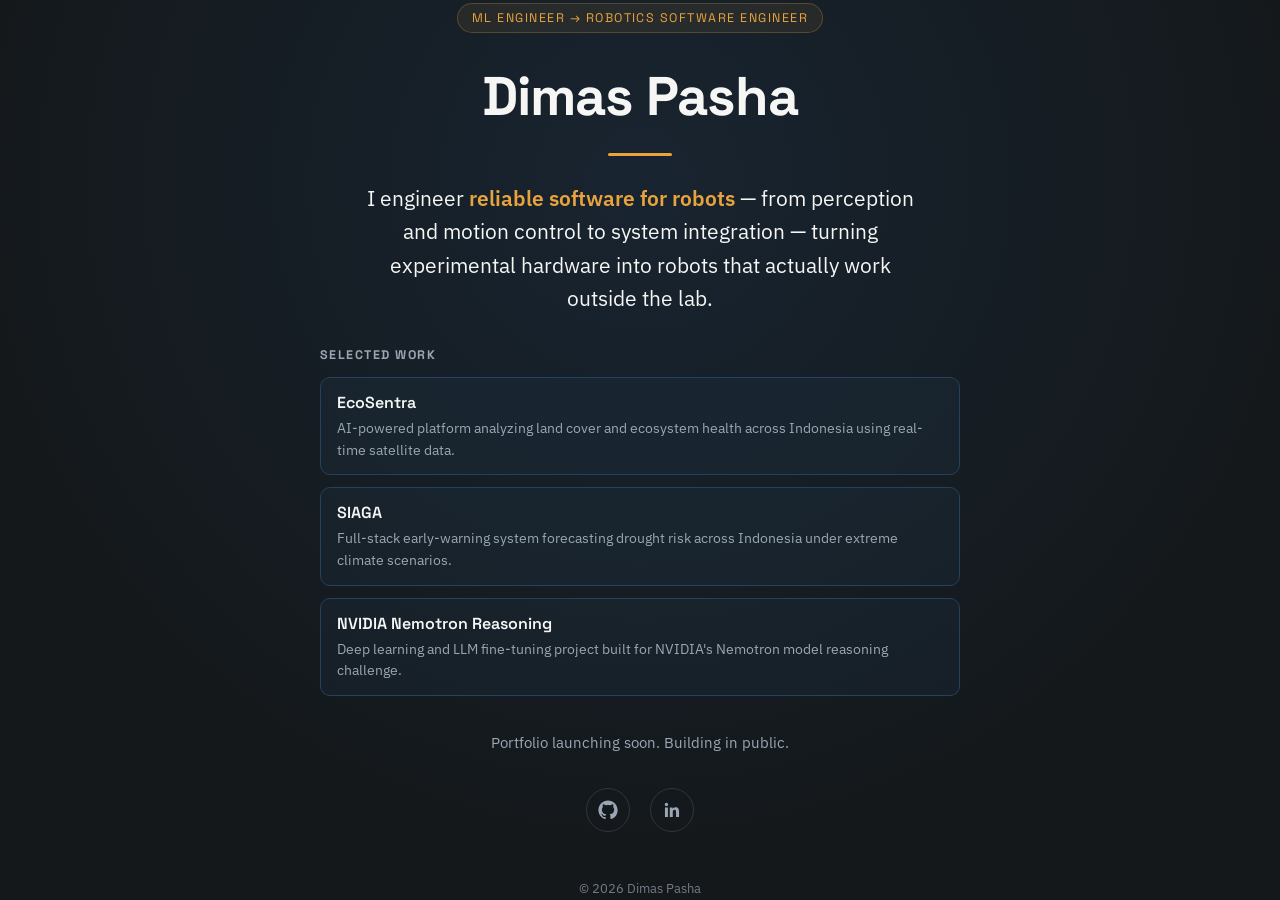
==== index.html @ 0a61795e "Apply brand identity and add Selected Work section Swap placeholder theme for real fonts/colors (Spa" ====
<!DOCTYPE html>
<html lang="en">
<head>
<meta charset="UTF-8">
<meta name="viewport" content="width=device-width, initial-scale=1.0">
<title>Dimas Pasha — Portfolio Coming Soon</title>
<meta name="description" content="Dimas Pasha — ML Engineer transitioning to Robotics Software Engineer. Portfolio launching soon.">
<link rel="preconnect" href="https://fonts.googleapis.com">
<link rel="preconnect" href="https://fonts.gstatic.com" crossorigin>
<link href="https://fonts.googleapis.com/css2?family=IBM+Plex+Sans:wght@400;500;600&family=Space+Grotesk:wght@500;600;700&display=swap" rel="stylesheet">
<style>
  :root {
    --bg: #14181B;
    --bg-2: #182430;
    --text: #F6F7F5;
    --muted: #9aa7b3;
    --accent: #E8A33D;
    --circuit: #24425E;
    --font-heading: 'Space Grotesk', sans-serif;
    --font-body: 'IBM Plex Sans', sans-serif;
  }

  * {
    box-sizing: border-box;
  }

  html, body {
    height: 100%;
  }

  body {
    margin: 0;
    display: flex;
    align-items: center;
    justify-content: center;
    min-height: 100vh;
    padding: 24px;
    background: radial-gradient(circle at 50% 20%, var(--bg-2), var(--bg) 70%);
    color: var(--text);
    font-family: var(--font-body), -apple-system, BlinkMacSystemFont, "Segoe UI", Roboto, Helvetica, Arial, sans-serif;
    -webkit-font-smoothing: antialiased;
    text-rendering: optimizeLegibility;
  }

  .container {
    width: 100%;
    max-width: 640px;
    text-align: center;
    opacity: 0;
    transform: translateY(12px);
    animation: fadeIn 0.9s ease forwards;
  }

  @keyframes fadeIn {
    to {
      opacity: 1;
      transform: translateY(0);
    }
  }

  .label {
    display: inline-block;
    font-family: var(--font-heading);
    font-size: 0.78rem;
    letter-spacing: 0.12em;
    text-transform: uppercase;
    color: var(--accent);
    background: rgba(232, 163, 61, 0.08);
    border: 1px solid rgba(232, 163, 61, 0.25);
    padding: 6px 14px;
    border-radius: 999px;
    margin-bottom: 28px;
  }

  h1 {
    font-family: var(--font-heading);
    font-size: clamp(2.2rem, 6vw, 3.4rem);
    font-weight: 700;
    letter-spacing: -0.02em;
    margin: 0 0 22px;
  }

  .divider {
    width: 64px;
    height: 3px;
    background: var(--accent);
    border: none;
    border-radius: 999px;
    margin: 0 auto 26px;
  }

  .tagline {
    font-size: clamp(1.05rem, 2.6vw, 1.3rem);
    line-height: 1.6;
    color: var(--text);
    max-width: 560px;
    margin: 0 auto 32px;
  }

  .tagline strong {
    color: var(--accent);
    font-weight: 600;
  }

  .status {
    font-size: 0.95rem;
    color: var(--muted);
    margin: 0 0 36px;
  }

  .work {
    text-align: left;
    margin: 0 0 36px;
  }

  .work h2 {
    font-family: var(--font-heading);
    font-size: 0.78rem;
    letter-spacing: 0.12em;
    text-transform: uppercase;
    color: var(--muted);
    margin: 0 0 14px;
  }

  .work-grid {
    display: grid;
    gap: 12px;
  }

  .work-card {
    display: block;
    padding: 14px 16px;
    border: 1px solid var(--circuit);
    border-radius: 10px;
    background: rgba(36, 66, 94, 0.15);
    text-decoration: none;
    transition: border-color 0.2s ease, transform 0.2s ease;
  }

  .work-card:hover,
  .work-card:focus-visible {
    border-color: var(--accent);
    transform: translateY(-2px);
  }

  .work-card .work-name {
    display: block;
    font-family: var(--font-heading);
    font-weight: 600;
    color: var(--text);
    margin-bottom: 4px;
  }

  .work-card .work-desc {
    display: block;
    font-size: 0.9rem;
    line-height: 1.5;
    color: var(--muted);
  }

  .links {
    display: flex;
    align-items: center;
    justify-content: center;
    gap: 20px;
  }

  .links a {
    display: inline-flex;
    align-items: center;
    justify-content: center;
    width: 44px;
    height: 44px;
    border-radius: 50%;
    border: 1px solid rgba(255, 255, 255, 0.12);
    color: var(--muted);
    text-decoration: none;
    transition: color 0.2s ease, border-color 0.2s ease, transform 0.2s ease;
  }

  .links a:hover,
  .links a:focus-visible {
    color: var(--accent);
    border-color: var(--accent);
    transform: translateY(-2px);
  }

  .links svg {
    width: 20px;
    height: 20px;
    fill: currentColor;
  }

  footer {
    margin-top: 48px;
    font-size: 0.8rem;
    color: var(--muted);
    opacity: 0.7;
  }

  @media (max-width: 420px) {
    .label {
      font-size: 0.7rem;
      padding: 5px 12px;
    }

    .links a {
      width: 40px;
      height: 40px;
    }
  }

  @media (prefers-reduced-motion: reduce) {
    .container {
      animation: none;
      opacity: 1;
      transform: none;
    }
  }
</style>
</head>
<body>
  <main class="container">
    <span class="label">ML Engineer → Robotics Software Engineer</span>
    <h1>Dimas Pasha</h1>
    <hr class="divider">
    <p class="tagline">
      I engineer <strong>reliable software for robots</strong> — from perception and motion control to system integration —
      turning experimental hardware into robots that actually work outside the lab.
    </p>
    <section class="work">
      <h2>Selected Work</h2>
      <div class="work-grid">
        <a class="work-card" href="https://github.com/PashaAkrilian/EcoSentra-Platform-Analisis-Lahan-dan-Ekosistem-Indonesia" target="_blank" rel="noopener">
          <span class="work-name">EcoSentra</span>
          <span class="work-desc">AI-powered platform analyzing land cover and ecosystem health across Indonesia using real-time satellite data.</span>
        </a>
        <a class="work-card" href="https://github.com/PashaAkrilian/SIAGA-Sistem-Peringatan-Dini-Kekeringan" target="_blank" rel="noopener">
          <span class="work-name">SIAGA</span>
          <span class="work-desc">Full-stack early-warning system forecasting drought risk across Indonesia under extreme climate scenarios.</span>
        </a>
        <a class="work-card" href="https://github.com/PashaAkrilian/NVIDIA-Nemotron-Model-Reasoning" target="_blank" rel="noopener">
          <span class="work-name">NVIDIA Nemotron Reasoning</span>
          <span class="work-desc">Deep learning and LLM fine-tuning project built for NVIDIA's Nemotron model reasoning challenge.</span>
        </a>
      </div>
    </section>
    <p class="status">Portfolio launching soon. Building in public.</p>
    <div class="links">
      <a href="https://github.com/PashaAkrilian" target="_blank" rel="noopener" aria-label="GitHub">
        <svg viewBox="0 0 24 24" aria-hidden="true">
          <path d="M12 0.5C5.65 0.5 0.5 5.65 0.5 12c0 5.08 3.29 9.39 7.86 10.91.58.11.79-.25.79-.56 0-.28-.01-1.02-.02-2-3.2.7-3.88-1.54-3.88-1.54-.52-1.33-1.28-1.68-1.28-1.68-1.04-.72.08-.7.08-.7 1.15.08 1.76 1.18 1.76 1.18 1.03 1.76 2.7 1.25 3.36.96.1-.75.4-1.25.73-1.54-2.55-.29-5.24-1.28-5.24-5.68 0-1.26.45-2.28 1.18-3.09-.12-.29-.51-1.46.11-3.05 0 0 .97-.31 3.18 1.18a11.02 11.02 0 0 1 5.79 0c2.2-1.49 3.17-1.18 3.17-1.18.63 1.59.24 2.76.12 3.05.74.81 1.18 1.83 1.18 3.09 0 4.41-2.7 5.39-5.26 5.67.41.36.78 1.06.78 2.14 0 1.55-.01 2.79-.01 3.17 0 .31.21.68.8.56A10.51 10.51 0 0 0 23.5 12C23.5 5.65 18.35 0.5 12 0.5Z"/>
        </svg>
      </a>
      <a href="https://www.linkedin.com/in/dimas-pasha-akrilian" target="_blank" rel="noopener" aria-label="LinkedIn">
        <svg viewBox="0 0 24 24" aria-hidden="true">
          <path d="M20.45 20.45h-3.56v-5.57c0-1.33-.02-3.04-1.85-3.04-1.86 0-2.14 1.45-2.14 2.94v5.67H9.34V9h3.42v1.56h.05c.48-.9 1.64-1.85 3.38-1.85 3.61 0 4.27 2.38 4.27 5.47v6.27ZM5.34 7.43a2.06 2.06 0 1 1 0-4.13 2.06 2.06 0 0 1 0 4.13ZM7.12 20.45H3.56V9h3.56v11.45Z"/>
        </svg>
      </a>
    </div>
    <footer>&copy; 2026 Dimas Pasha</footer>
  </main>
</body>
</html>
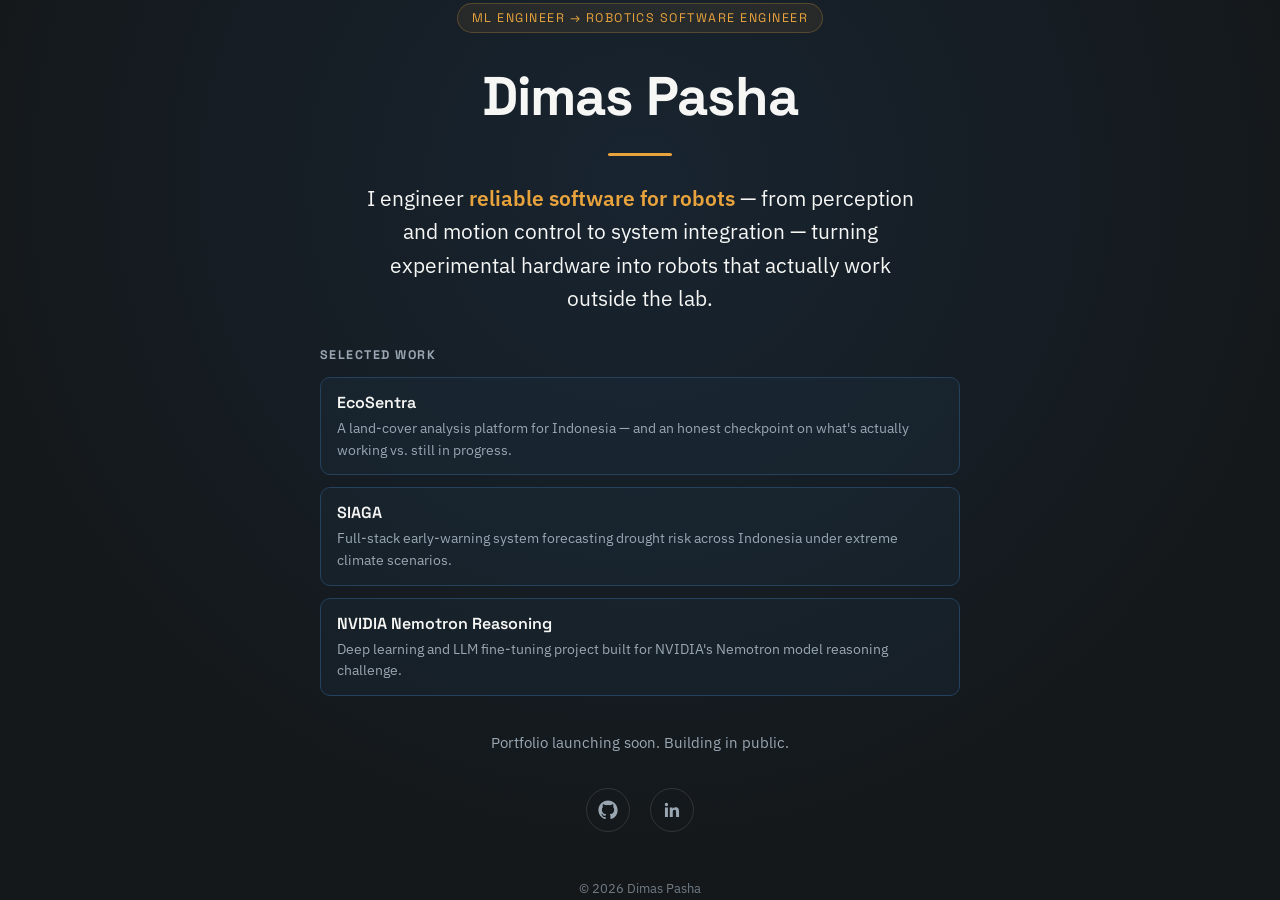
==== commit 1dd49e10: "Add EcoSentra case study page, extract shared styles.css Turn the EcoSentra "Selected Work" card fro" ====
--- a/index.html
+++ b/index.html
@@ -3,43 +3,23 @@
 <head>
 <meta charset="UTF-8">
 <meta name="viewport" content="width=device-width, initial-scale=1.0">
-<title>Dimas Pasha — Portfolio Coming Soon</title>
-<meta name="description" content="Dimas Pasha — ML Engineer transitioning to Robotics Software Engineer. Portfolio launching soon.">
+<title>Dimas Pasha — ML Engineer → Robotics Software Engineer</title>
+<meta name="description" content="Dimas Pasha — ML Engineer transitioning to Robotics Software Engineer. Engineering reliable software for robots, from perception to system integration.">
 <link rel="preconnect" href="https://fonts.googleapis.com">
 <link rel="preconnect" href="https://fonts.gstatic.com" crossorigin>
 <link href="https://fonts.googleapis.com/css2?family=IBM+Plex+Sans:wght@400;500;600&family=Space+Grotesk:wght@500;600;700&display=swap" rel="stylesheet">
+<link rel="stylesheet" href="styles.css">
 <style>
-  :root {
-    --bg: #14181B;
-    --bg-2: #182430;
-    --text: #F6F7F5;
-    --muted: #9aa7b3;
-    --accent: #E8A33D;
-    --circuit: #24425E;
-    --font-heading: 'Space Grotesk', sans-serif;
-    --font-body: 'IBM Plex Sans', sans-serif;
-  }
-
-  * {
-    box-sizing: border-box;
-  }
-
   html, body {
     height: 100%;
   }
 
   body {
-    margin: 0;
     display: flex;
     align-items: center;
     justify-content: center;
     min-height: 100vh;
     padding: 24px;
-    background: radial-gradient(circle at 50% 20%, var(--bg-2), var(--bg) 70%);
-    color: var(--text);
-    font-family: var(--font-body), -apple-system, BlinkMacSystemFont, "Segoe UI", Roboto, Helvetica, Arial, sans-serif;
-    -webkit-font-smoothing: antialiased;
-    text-rendering: optimizeLegibility;
   }
 
   .container {
@@ -58,17 +38,7 @@
     }
   }
 
-  .label {
-    display: inline-block;
-    font-family: var(--font-heading);
-    font-size: 0.78rem;
-    letter-spacing: 0.12em;
-    text-transform: uppercase;
-    color: var(--accent);
-    background: rgba(232, 163, 61, 0.08);
-    border: 1px solid rgba(232, 163, 61, 0.25);
-    padding: 6px 14px;
-    border-radius: 999px;
+  .pill {
     margin-bottom: 28px;
   }
 
@@ -122,92 +92,10 @@
     margin: 0 0 14px;
   }
 
-  .work-grid {
-    display: grid;
-    gap: 12px;
-  }
-
-  .work-card {
-    display: block;
-    padding: 14px 16px;
-    border: 1px solid var(--circuit);
-    border-radius: 10px;
-    background: rgba(36, 66, 94, 0.15);
-    text-decoration: none;
-    transition: border-color 0.2s ease, transform 0.2s ease;
-  }
-
-  .work-card:hover,
-  .work-card:focus-visible {
-    border-color: var(--accent);
-    transform: translateY(-2px);
-  }
-
-  .work-card .work-name {
-    display: block;
-    font-family: var(--font-heading);
-    font-weight: 600;
-    color: var(--text);
-    margin-bottom: 4px;
-  }
-
-  .work-card .work-desc {
-    display: block;
-    font-size: 0.9rem;
-    line-height: 1.5;
-    color: var(--muted);
-  }
-
   .links {
-    display: flex;
-    align-items: center;
     justify-content: center;
-    gap: 20px;
-  }
-
-  .links a {
-    display: inline-flex;
-    align-items: center;
-    justify-content: center;
-    width: 44px;
-    height: 44px;
-    border-radius: 50%;
-    border: 1px solid rgba(255, 255, 255, 0.12);
-    color: var(--muted);
-    text-decoration: none;
-    transition: color 0.2s ease, border-color 0.2s ease, transform 0.2s ease;
-  }
-
-  .links a:hover,
-  .links a:focus-visible {
-    color: var(--accent);
-    border-color: var(--accent);
-    transform: translateY(-2px);
-  }
-
-  .links svg {
-    width: 20px;
-    height: 20px;
-    fill: currentColor;
-  }
-
-  footer {
-    margin-top: 48px;
-    font-size: 0.8rem;
-    color: var(--muted);
-    opacity: 0.7;
-  }
-
-  @media (max-width: 420px) {
-    .label {
-      font-size: 0.7rem;
-      padding: 5px 12px;
-    }
-
-    .links a {
-      width: 40px;
-      height: 40px;
-    }
+    margin: 0 auto;
+    width: fit-content;
   }
 
   @media (prefers-reduced-motion: reduce) {
@@ -221,7 +109,7 @@
 </head>
 <body>
   <main class="container">
-    <span class="label">ML Engineer → Robotics Software Engineer</span>
+    <span class="pill">ML Engineer → Robotics Software Engineer</span>
     <h1>Dimas Pasha</h1>
     <hr class="divider">
     <p class="tagline">
@@ -231,9 +119,9 @@
     <section class="work">
       <h2>Selected Work</h2>
       <div class="work-grid">
-        <a class="work-card" href="https://github.com/PashaAkrilian/EcoSentra-Platform-Analisis-Lahan-dan-Ekosistem-Indonesia" target="_blank" rel="noopener">
+        <a class="work-card" href="ecosentra.html">
           <span class="work-name">EcoSentra</span>
-          <span class="work-desc">AI-powered platform analyzing land cover and ecosystem health across Indonesia using real-time satellite data.</span>
+          <span class="work-desc">A land-cover analysis platform for Indonesia — and an honest checkpoint on what's actually working vs. still in progress.</span>
         </a>
         <a class="work-card" href="https://github.com/PashaAkrilian/SIAGA-Sistem-Peringatan-Dini-Kekeringan" target="_blank" rel="noopener">
           <span class="work-name">SIAGA</span>
@@ -258,7 +146,7 @@
         </svg>
       </a>
     </div>
-    <footer>&copy; 2026 Dimas Pasha</footer>
+    <footer class="site-footer">&copy; 2026 Dimas Pasha</footer>
   </main>
 </body>
 </html>
--- a/styles.css
+++ b/styles.css
@@ -0,0 +1,163 @@
+:root {
+  --bg: #14181B;
+  --bg-2: #182430;
+  --text: #F6F7F5;
+  --muted: #9aa7b3;
+  --accent: #E8A33D;
+  --circuit: #24425E;
+  --font-heading: 'Space Grotesk', sans-serif;
+  --font-body: 'IBM Plex Sans', sans-serif;
+}
+
+* {
+  box-sizing: border-box;
+}
+
+html {
+  scroll-behavior: smooth;
+}
+
+body {
+  margin: 0;
+  background: radial-gradient(circle at 50% 20%, var(--bg-2), var(--bg) 70%) fixed;
+  color: var(--text);
+  font-family: var(--font-body), -apple-system, BlinkMacSystemFont, "Segoe UI", Roboto, Helvetica, Arial, sans-serif;
+  -webkit-font-smoothing: antialiased;
+  text-rendering: optimizeLegibility;
+}
+
+a {
+  color: var(--accent);
+}
+
+/* pill-shaped label, used for eyebrow text and status badges */
+.pill {
+  display: inline-block;
+  font-family: var(--font-heading);
+  font-size: 0.78rem;
+  letter-spacing: 0.12em;
+  text-transform: uppercase;
+  color: var(--accent);
+  background: rgba(232, 163, 61, 0.08);
+  border: 1px solid rgba(232, 163, 61, 0.25);
+  padding: 6px 14px;
+  border-radius: 999px;
+}
+
+/* reusable card, used for project links on the home page and
+   "more work" links at the bottom of case studies */
+.work-grid {
+  display: grid;
+  gap: 12px;
+}
+
+.work-card {
+  display: block;
+  padding: 14px 16px;
+  border: 1px solid var(--circuit);
+  border-radius: 10px;
+  background: rgba(36, 66, 94, 0.15);
+  text-decoration: none;
+  transition: border-color 0.2s ease, transform 0.2s ease;
+}
+
+.work-card:hover,
+.work-card:focus-visible {
+  border-color: var(--accent);
+  transform: translateY(-2px);
+}
+
+.work-card .work-name {
+  display: block;
+  font-family: var(--font-heading);
+  font-weight: 600;
+  color: var(--text);
+  margin-bottom: 4px;
+}
+
+.work-card .work-desc {
+  display: block;
+  font-size: 0.9rem;
+  line-height: 1.5;
+  color: var(--muted);
+}
+
+/* amber call-to-action button, used to push visitors toward
+   scheduling a call or emailing directly */
+.cta-btn {
+  display: inline-block;
+  font-family: var(--font-heading);
+  font-weight: 600;
+  font-size: 0.95rem;
+  color: var(--bg);
+  background: var(--accent);
+  padding: 12px 26px;
+  border-radius: 8px;
+  text-decoration: none;
+  transition: transform 0.2s ease, box-shadow 0.2s ease;
+}
+
+.cta-btn:hover,
+.cta-btn:focus-visible {
+  transform: translateY(-2px);
+  box-shadow: 0 8px 20px rgba(232, 163, 61, 0.25);
+}
+
+/* round social icon links, used in the footer of every page */
+.links {
+  display: flex;
+  align-items: center;
+  gap: 20px;
+}
+
+.links a {
+  display: inline-flex;
+  align-items: center;
+  justify-content: center;
+  width: 44px;
+  height: 44px;
+  border-radius: 50%;
+  border: 1px solid rgba(255, 255, 255, 0.12);
+  color: var(--muted);
+  text-decoration: none;
+  transition: color 0.2s ease, border-color 0.2s ease, transform 0.2s ease;
+}
+
+.links a:hover,
+.links a:focus-visible {
+  color: var(--accent);
+  border-color: var(--accent);
+  transform: translateY(-2px);
+}
+
+.links svg {
+  width: 20px;
+  height: 20px;
+  fill: currentColor;
+}
+
+.site-footer {
+  margin-top: 48px;
+  font-size: 0.8rem;
+  color: var(--muted);
+  opacity: 0.7;
+}
+
+@media (max-width: 420px) {
+  .pill {
+    font-size: 0.7rem;
+    padding: 5px 12px;
+  }
+
+  .links a {
+    width: 40px;
+    height: 40px;
+  }
+}
+
+@media (prefers-reduced-motion: reduce) {
+  * {
+    animation: none !important;
+    transition: none !important;
+  }
+}
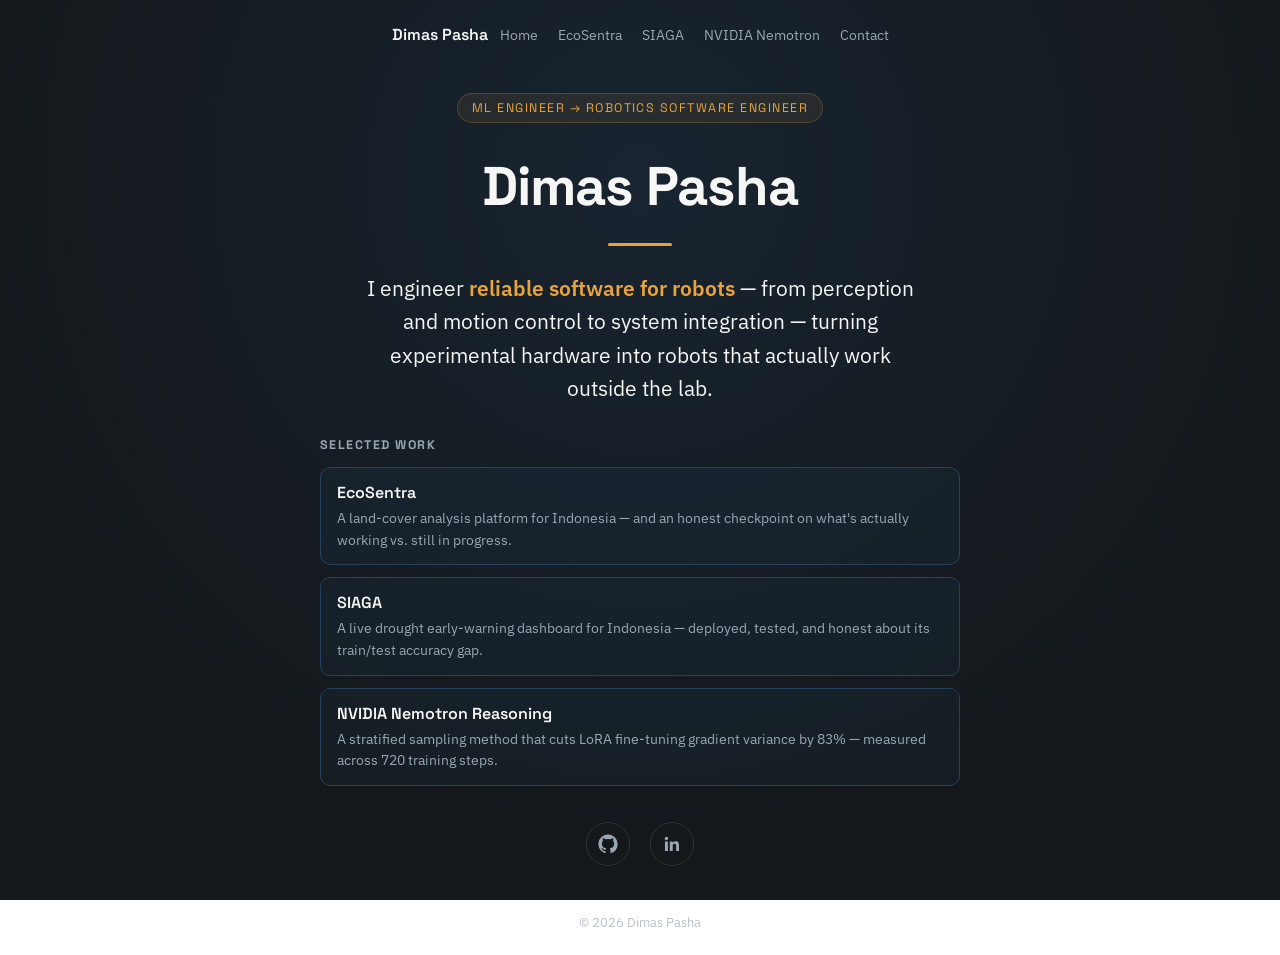
==== commit ccb0cb39: "Add global nav, SIAGA and Nemotron case studies, remove placeholder copy - Add a consistent site-wid" ====
--- a/index.html
+++ b/index.html
@@ -16,9 +16,15 @@
 
   body {
     display: flex;
+    flex-direction: column;
+    min-height: 100vh;
+  }
+
+  .hero {
+    flex: 1;
+    display: flex;
     align-items: center;
     justify-content: center;
-    min-height: 100vh;
     padding: 24px;
   }
 
@@ -72,12 +78,6 @@
     font-weight: 600;
   }
 
-  .status {
-    font-size: 0.95rem;
-    color: var(--muted);
-    margin: 0 0 36px;
-  }
-
   .work {
     text-align: left;
     margin: 0 0 36px;
@@ -108,7 +108,17 @@
 </style>
 </head>
 <body>
-  <main class="container">
+  <nav class="site-nav">
+    <a class="site-nav-brand" href="index.html">Dimas Pasha</a>
+    <div class="site-nav-links">
+      <a href="index.html">Home</a>
+      <a href="ecosentra.html">EcoSentra</a>
+      <a href="siaga.html">SIAGA</a>
+      <a href="nemotron.html">NVIDIA Nemotron</a>
+      <a href="mailto:dimaspasha49@gmail.com">Contact</a>
+    </div>
+  </nav>
+  <main class="hero"><div class="container">
     <span class="pill">ML Engineer → Robotics Software Engineer</span>
     <h1>Dimas Pasha</h1>
     <hr class="divider">
@@ -123,17 +133,16 @@
           <span class="work-name">EcoSentra</span>
           <span class="work-desc">A land-cover analysis platform for Indonesia — and an honest checkpoint on what's actually working vs. still in progress.</span>
         </a>
-        <a class="work-card" href="https://github.com/PashaAkrilian/SIAGA-Sistem-Peringatan-Dini-Kekeringan" target="_blank" rel="noopener">
+        <a class="work-card" href="siaga.html">
           <span class="work-name">SIAGA</span>
-          <span class="work-desc">Full-stack early-warning system forecasting drought risk across Indonesia under extreme climate scenarios.</span>
+          <span class="work-desc">A live drought early-warning dashboard for Indonesia — deployed, tested, and honest about its train/test accuracy gap.</span>
         </a>
-        <a class="work-card" href="https://github.com/PashaAkrilian/NVIDIA-Nemotron-Model-Reasoning" target="_blank" rel="noopener">
+        <a class="work-card" href="nemotron.html">
           <span class="work-name">NVIDIA Nemotron Reasoning</span>
-          <span class="work-desc">Deep learning and LLM fine-tuning project built for NVIDIA's Nemotron model reasoning challenge.</span>
+          <span class="work-desc">A stratified sampling method that cuts LoRA fine-tuning gradient variance by 83% — measured across 720 training steps.</span>
         </a>
       </div>
     </section>
-    <p class="status">Portfolio launching soon. Building in public.</p>
     <div class="links">
       <a href="https://github.com/PashaAkrilian" target="_blank" rel="noopener" aria-label="GitHub">
         <svg viewBox="0 0 24 24" aria-hidden="true">
@@ -147,6 +156,6 @@
       </a>
     </div>
     <footer class="site-footer">&copy; 2026 Dimas Pasha</footer>
-  </main>
+  </div></main>
 </body>
 </html>
--- a/styles.css
+++ b/styles.css
@@ -30,6 +30,48 @@
   color: var(--accent);
 }
 
+/* global site nav, same on every page: brand on the left, links on the right */
+.site-nav {
+  display: flex;
+  flex-wrap: wrap;
+  align-items: center;
+  justify-content: space-between;
+  gap: 12px;
+  max-width: 880px;
+  margin: 0 auto;
+  padding: 24px;
+}
+
+.site-nav-brand {
+  font-family: var(--font-heading);
+  font-weight: 600;
+  font-size: 1rem;
+  color: var(--text);
+  text-decoration: none;
+}
+
+.site-nav-brand:hover,
+.site-nav-brand:focus-visible {
+  color: var(--accent);
+}
+
+.site-nav-links {
+  display: flex;
+  flex-wrap: wrap;
+  gap: 20px;
+}
+
+.site-nav-links a {
+  color: var(--muted);
+  font-size: 0.9rem;
+  text-decoration: none;
+}
+
+.site-nav-links a:hover,
+.site-nav-links a:focus-visible {
+  color: var(--accent);
+}
+
 /* pill-shaped label, used for eyebrow text and status badges */
 .pill {
   display: inline-block;
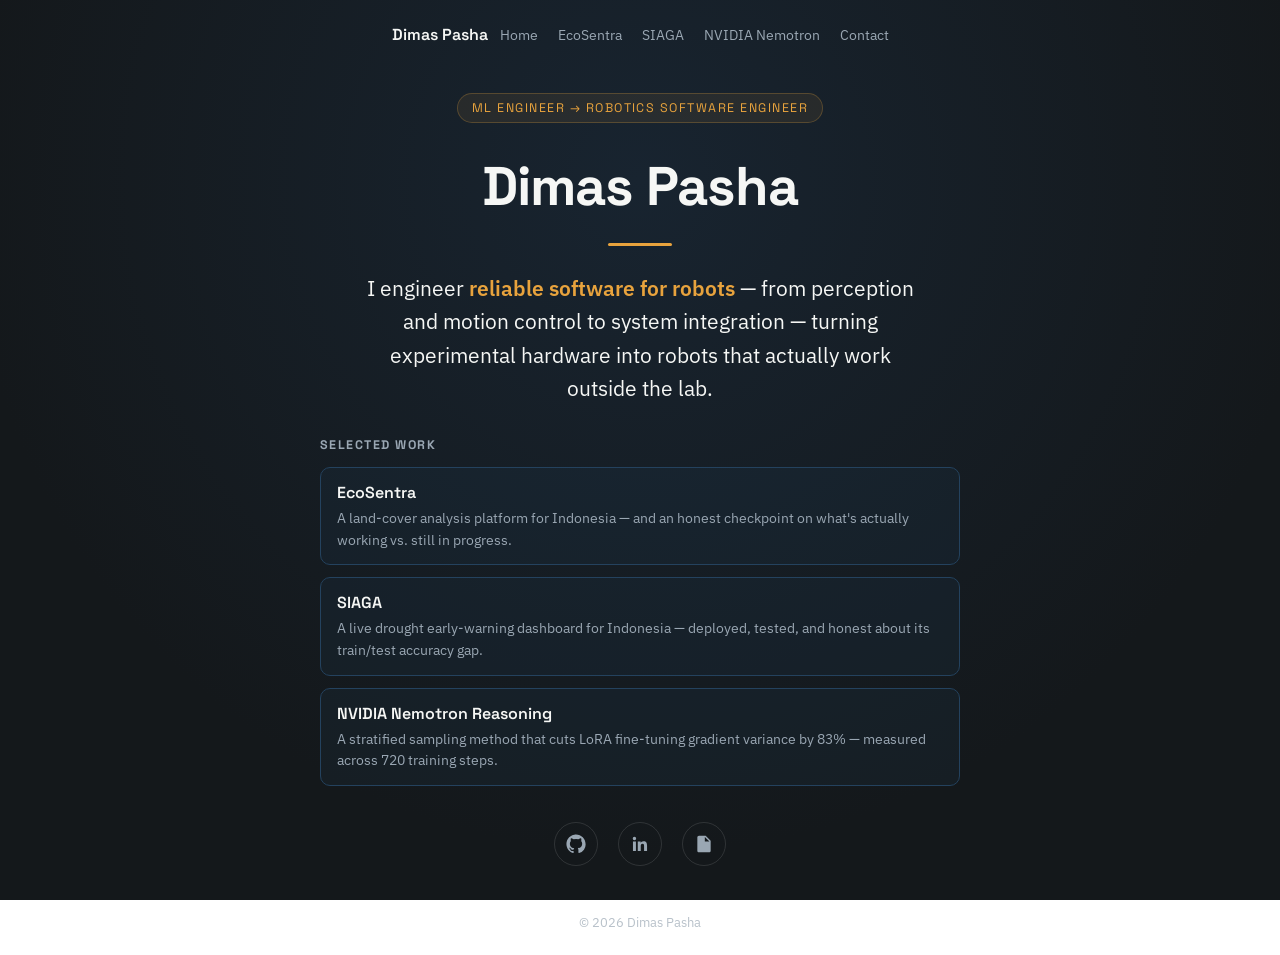
==== commit 1c57e49e: "Add CV.pdf and link it from the homepage Adds a round icon link next to GitHub/LinkedIn, matching th" ====
--- a/index.html
+++ b/index.html
@@ -154,6 +154,11 @@
           <path d="M20.45 20.45h-3.56v-5.57c0-1.33-.02-3.04-1.85-3.04-1.86 0-2.14 1.45-2.14 2.94v5.67H9.34V9h3.42v1.56h.05c.48-.9 1.64-1.85 3.38-1.85 3.61 0 4.27 2.38 4.27 5.47v6.27ZM5.34 7.43a2.06 2.06 0 1 1 0-4.13 2.06 2.06 0 0 1 0 4.13ZM7.12 20.45H3.56V9h3.56v11.45Z"/>
         </svg>
       </a>
+      <a href="CV.pdf" target="_blank" rel="noopener" aria-label="CV">
+        <svg viewBox="0 0 24 24" aria-hidden="true">
+          <path d="M6 2c-1.1 0-1.99.9-1.99 2L4 20c0 1.1.89 2 1.99 2H18c1.1 0 2-.9 2-2V8l-6-6H6Zm7 7V3.5L18.5 9H13Z"/>
+        </svg>
+      </a>
     </div>
     <footer class="site-footer">&copy; 2026 Dimas Pasha</footer>
   </div></main>
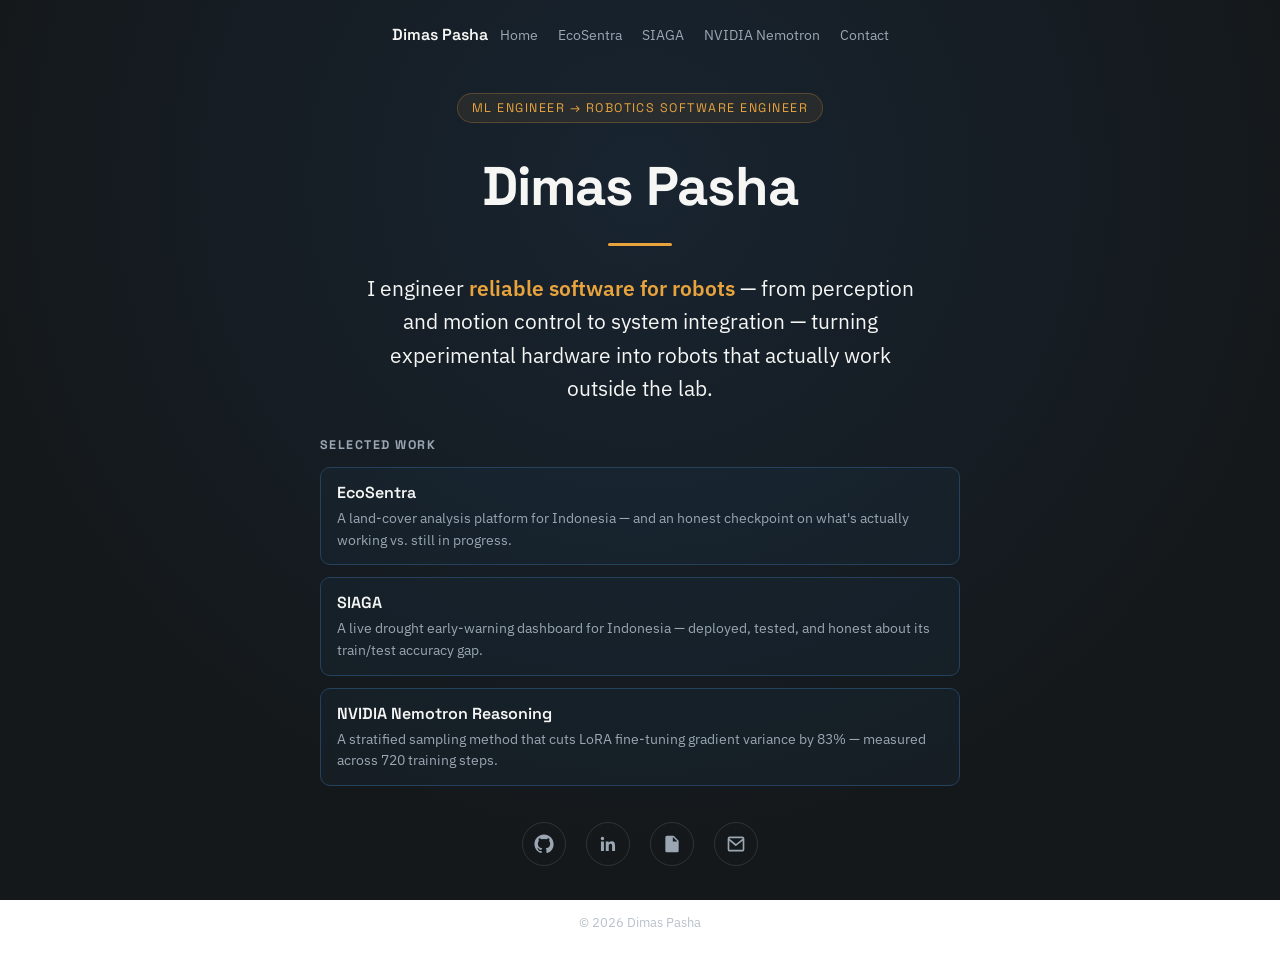
==== commit f26ad6f6: "Add mailto contact icon and fix stale README references - Add a "Book a call" mailto icon link (matc" ====
--- a/index.html
+++ b/index.html
@@ -159,6 +159,11 @@
           <path d="M6 2c-1.1 0-1.99.9-1.99 2L4 20c0 1.1.89 2 1.99 2H18c1.1 0 2-.9 2-2V8l-6-6H6Zm7 7V3.5L18.5 9H13Z"/>
         </svg>
       </a>
+      <a href="mailto:dimaspasha49@gmail.com?subject=Intro%20call%20/%20project%20brief" aria-label="Book a call">
+        <svg viewBox="0 0 24 24" aria-hidden="true">
+          <path d="M2 5.5C2 4.12 3.12 3 4.5 3h15C20.88 3 22 4.12 22 5.5v13c0 1.38-1.12 2.5-2.5 2.5h-15C3.12 21 2 19.88 2 18.5v-13Zm2.2.3 7.8 6.1 7.8-6.1a.6.6 0 0 0-.3-.8H4.5a.6.6 0 0 0-.3.8ZM4 8.1V18.5c0 .28.22.5.5.5h15a.5.5 0 0 0 .5-.5V8.1l-7.69 6.02a1 1 0 0 1-1.22 0L4 8.1Z"/>
+        </svg>
+      </a>
     </div>
     <footer class="site-footer">&copy; 2026 Dimas Pasha</footer>
   </div></main>
